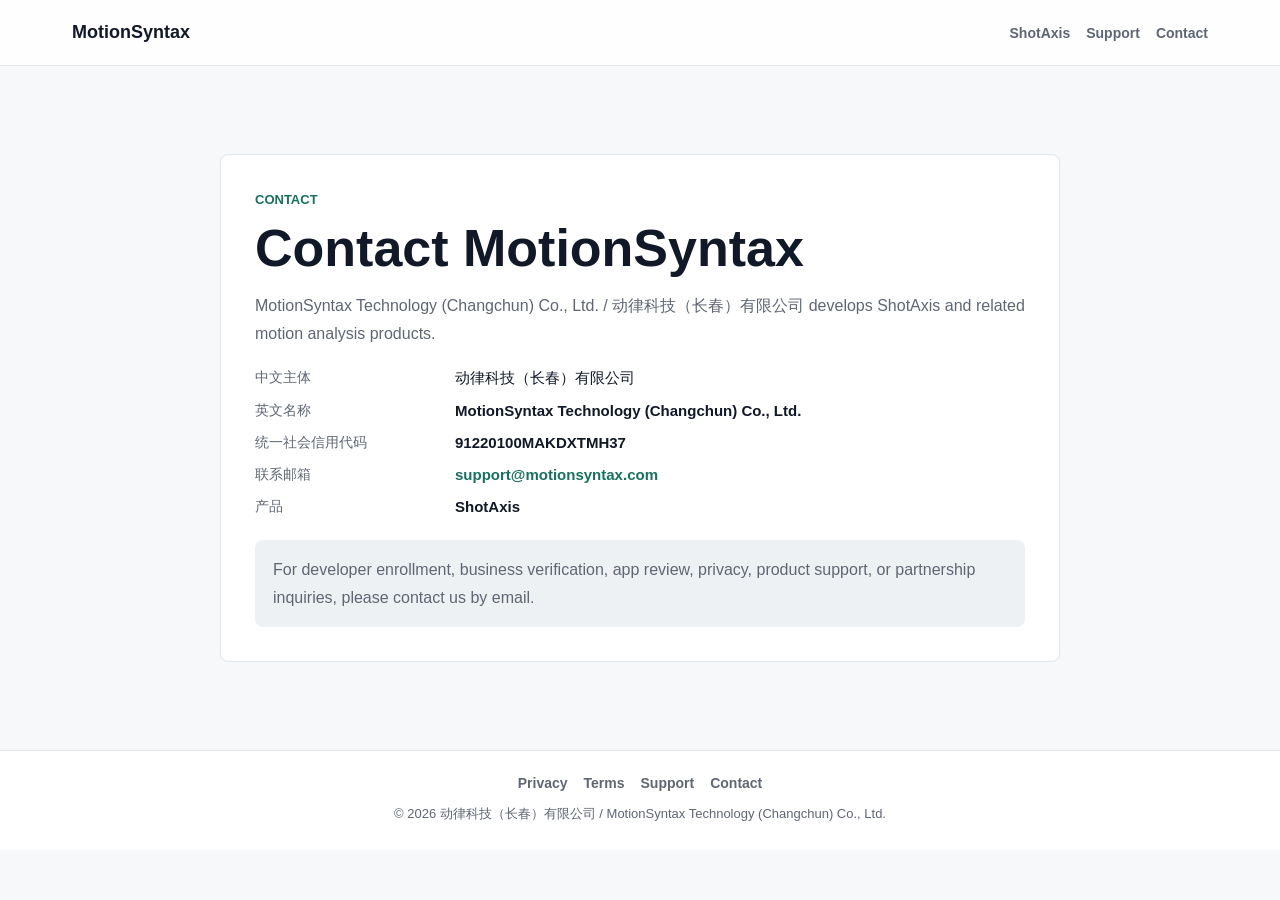
==== contact/index.html @ cf996842 "Add ShotAxis website pages" ====
<!doctype html>
<html lang="zh-Hans">
<head>
  <meta charset="utf-8">
  <meta name="viewport" content="width=device-width, initial-scale=1">
  <title>Contact | MotionSyntax</title>
  <meta name="description" content="Contact MotionSyntax Technology (Changchun) Co., Ltd.">
  <link rel="stylesheet" href="/assets/site.css">
</head>
<body>
  <header class="site-header">
    <a class="brand" href="/">MotionSyntax</a>
    <nav aria-label="Primary navigation">
      <a href="/shotaxis/">ShotAxis</a>
      <a href="/support/">Support</a>
      <a href="/contact/">Contact</a>
    </nav>
  </header>

  <main>
    <article class="content">
      <p class="eyebrow">Contact</p>
      <h1>Contact MotionSyntax</h1>
      <p>MotionSyntax Technology (Changchun) Co., Ltd. / 动律科技（长春）有限公司 develops ShotAxis and related motion analysis products.</p>

      <dl class="facts">
        <dt>中文主体</dt>
        <dd>动律科技（长春）有限公司</dd>
        <dt>英文名称</dt>
        <dd>MotionSyntax Technology (Changchun) Co., Ltd.</dd>
        <dt>统一社会信用代码</dt>
        <dd>91220100MAKDXTMH37</dd>
        <dt>联系邮箱</dt>
        <dd><a href="mailto:support@motionsyntax.com">support@motionsyntax.com</a></dd>
        <dt>产品</dt>
        <dd>ShotAxis</dd>
      </dl>

      <p class="notice">For developer enrollment, business verification, app review, privacy, product support, or partnership inquiries, please contact us by email.</p>
    </article>
  </main>

  <footer class="site-footer">
    <nav aria-label="Footer navigation">
      <a href="/privacy/">Privacy</a>
      <a href="/terms/">Terms</a>
      <a href="/support/">Support</a>
      <a href="/contact/">Contact</a>
    </nav>
    <p>© 2026 动律科技（长春）有限公司 / MotionSyntax Technology (Changchun) Co., Ltd.</p>
  </footer>
</body>
</html>
---- assets/site.css ----
:root {
  color-scheme: light;
  --ink: #111827;
  --muted: #5f6673;
  --soft: #eef1f4;
  --line: #e1e5ea;
  --paper: #ffffff;
  --bg: #f7f8fa;
  --accent: #16715f;
  --accent-deep: #0f4f43;
  --accent-soft: #e7f2ee;
}

* {
  box-sizing: border-box;
}

body {
  margin: 0;
  min-height: 100vh;
  font-family: -apple-system, BlinkMacSystemFont, "SF Pro Text", "Segoe UI", sans-serif;
  background: var(--bg);
  color: var(--ink);
  letter-spacing: 0;
}

a {
  color: var(--accent);
  text-decoration: none;
}

a:hover {
  text-decoration: underline;
}

.site-header {
  display: flex;
  align-items: center;
  justify-content: space-between;
  gap: 24px;
  padding: 22px clamp(20px, 6vw, 72px);
  border-bottom: 1px solid var(--line);
  background: rgba(255, 255, 255, 0.92);
}

.brand {
  color: var(--ink);
  font-size: 18px;
  font-weight: 720;
}

nav {
  display: flex;
  flex-wrap: wrap;
  gap: 16px;
  align-items: center;
}

nav a {
  color: var(--muted);
  font-size: 14px;
  font-weight: 560;
}

main {
  width: min(1040px, 100%);
  margin: 0 auto;
  padding: clamp(40px, 8vw, 88px) 20px;
}

.hero {
  padding: clamp(34px, 6vw, 64px);
  background: var(--paper);
  border: 1px solid var(--line);
  border-radius: 8px;
  box-shadow: 0 18px 44px rgba(17, 24, 39, 0.06);
}

.eyebrow {
  margin: 0 0 12px;
  color: var(--accent);
  font-size: 13px;
  font-weight: 720;
  text-transform: uppercase;
}

h1,
h2,
h3 {
  margin: 0;
  color: var(--ink);
}

h1 {
  font-size: clamp(42px, 8vw, 68px);
  line-height: 0.98;
  font-weight: 760;
}

h2 {
  font-size: clamp(24px, 4vw, 34px);
  line-height: 1.15;
  font-weight: 720;
}

h3 {
  font-size: 18px;
  line-height: 1.35;
  font-weight: 680;
}

.lead {
  max-width: 720px;
  margin: 22px 0 0;
  color: var(--muted);
  font-size: clamp(18px, 2.5vw, 22px);
  line-height: 1.65;
}

p,
li {
  color: var(--muted);
  font-size: 16px;
  line-height: 1.72;
}

.actions {
  display: flex;
  flex-wrap: wrap;
  gap: 12px;
  margin-top: 30px;
}

.button {
  display: inline-flex;
  align-items: center;
  min-height: 44px;
  padding: 0 18px;
  border: 1px solid var(--line);
  border-radius: 8px;
  background: var(--paper);
  color: var(--ink);
  font-size: 15px;
  font-weight: 680;
}

.button.primary {
  border-color: var(--accent);
  background: var(--accent);
  color: #ffffff;
}

.grid {
  display: grid;
  gap: 18px;
  margin-top: 18px;
}

.grid.two {
  grid-template-columns: repeat(2, minmax(0, 1fr));
}

.grid.three {
  grid-template-columns: repeat(3, minmax(0, 1fr));
}

.card,
.content {
  background: var(--paper);
  border: 1px solid var(--line);
  border-radius: 8px;
  padding: clamp(24px, 4vw, 34px);
}

.card.accent {
  background: linear-gradient(145deg, var(--accent-soft), #ffffff);
}

.card p:last-child,
.content p:last-child {
  margin-bottom: 0;
}

.facts {
  display: grid;
  grid-template-columns: minmax(120px, 180px) 1fr;
  gap: 14px 20px;
  margin: 22px 0 0;
}

.facts dt {
  color: var(--muted);
  font-size: 14px;
}

.facts dd {
  margin: 0;
  color: var(--ink);
  font-size: 15px;
  font-weight: 560;
  word-break: break-word;
}

.text-link {
  display: inline-block;
  margin-top: 12px;
  font-weight: 680;
}

.content {
  max-width: 840px;
  margin: 0 auto;
}

.content h1 {
  font-size: clamp(34px, 6vw, 52px);
  margin-bottom: 18px;
}

.content h2 {
  margin-top: 34px;
  font-size: 24px;
}

.content ul {
  padding-left: 20px;
}

.notice {
  margin-top: 24px;
  padding: 16px 18px;
  border-radius: 8px;
  background: var(--soft);
  color: var(--muted);
}

.site-footer {
  display: grid;
  gap: 12px;
  justify-items: center;
  padding: 24px 20px;
  color: var(--muted);
  font-size: 13px;
  text-align: center;
  border-top: 1px solid var(--line);
  background: var(--paper);
}

.site-footer p {
  margin: 0;
  font-size: 13px;
}

@media (max-width: 760px) {
  .site-header {
    align-items: flex-start;
    flex-direction: column;
  }

  .grid.two,
  .grid.three {
    grid-template-columns: 1fr;
  }

  .facts {
    grid-template-columns: 1fr;
    gap: 5px;
  }

  .facts dd {
    margin-bottom: 10px;
  }
}
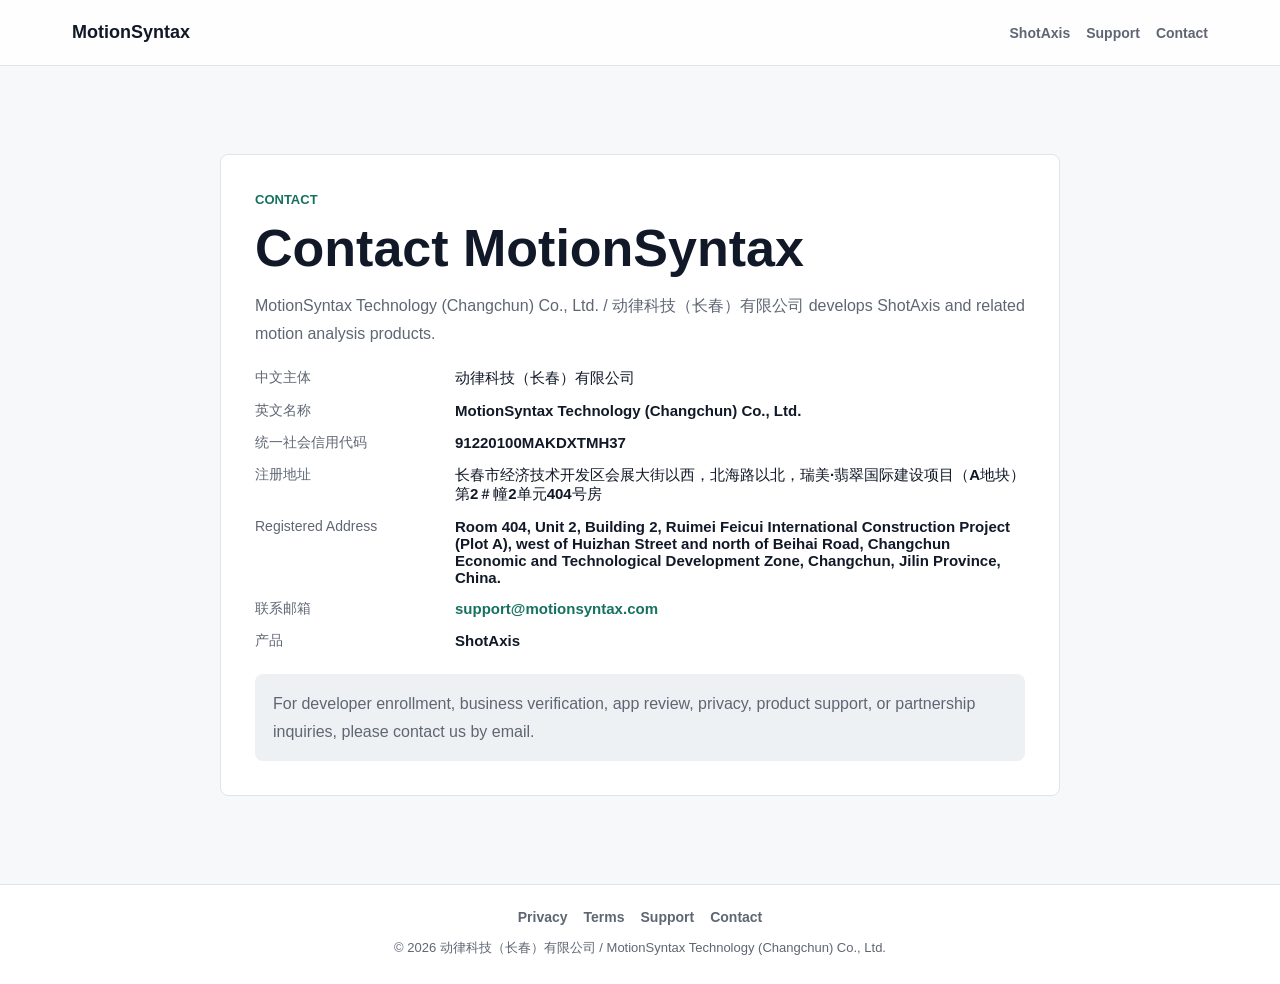
==== commit b597b5d0: "Add company registered address" ====
--- a/contact/index.html
+++ b/contact/index.html
@@ -30,6 +30,10 @@
         <dd>MotionSyntax Technology (Changchun) Co., Ltd.</dd>
         <dt>统一社会信用代码</dt>
         <dd>91220100MAKDXTMH37</dd>
+        <dt>注册地址</dt>
+        <dd>长春市经济技术开发区会展大街以西，北海路以北，瑞美·翡翠国际建设项目（A地块）第2＃幢2单元404号房</dd>
+        <dt>Registered Address</dt>
+        <dd>Room 404, Unit 2, Building 2, Ruimei Feicui International Construction Project (Plot A), west of Huizhan Street and north of Beihai Road, Changchun Economic and Technological Development Zone, Changchun, Jilin Province, China.</dd>
         <dt>联系邮箱</dt>
         <dd><a href="mailto:support@motionsyntax.com">support@motionsyntax.com</a></dd>
         <dt>产品</dt>
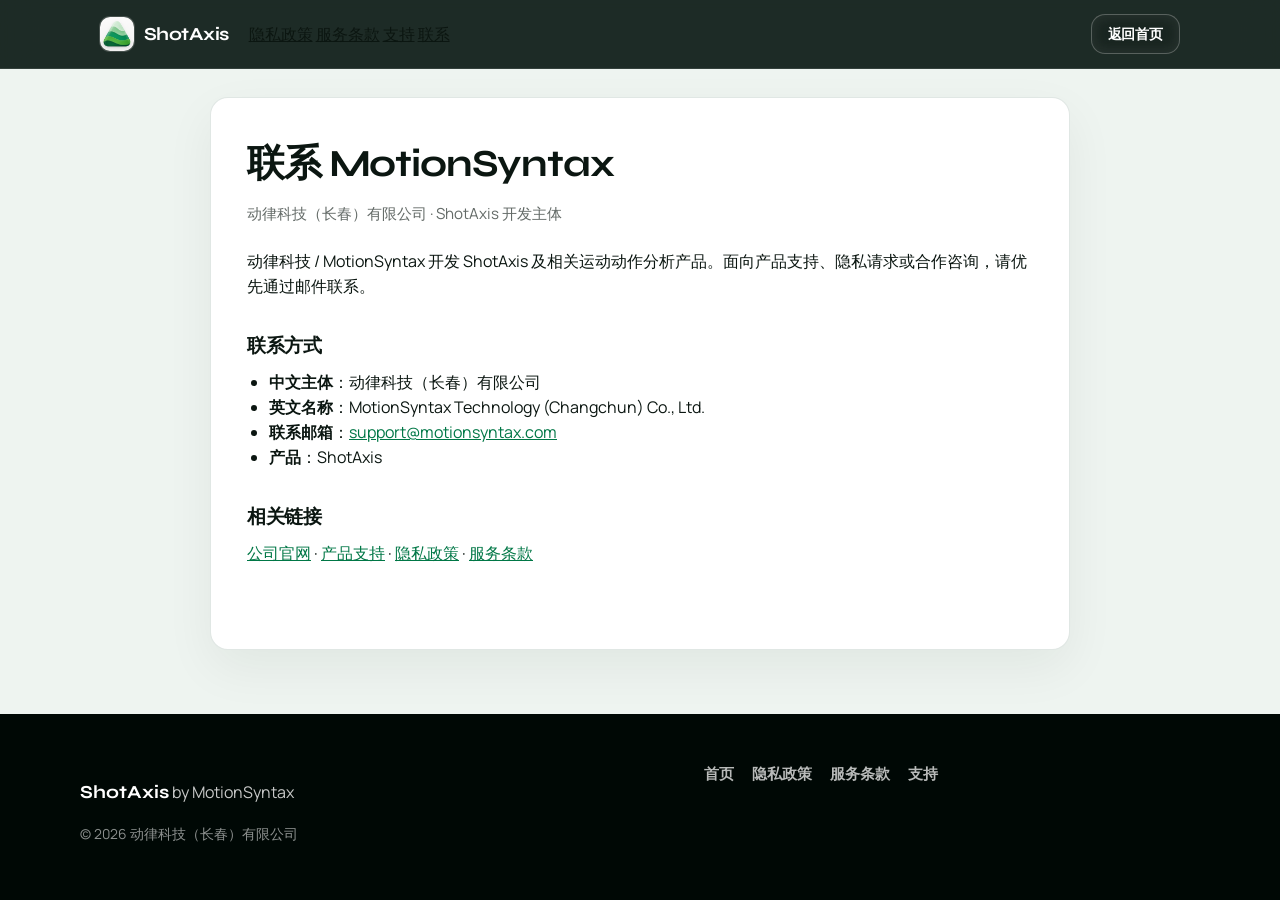
==== commit 4b20ab19: "Replace filing placeholder with ShotAxis product site. Ship the current marketing homepage, legal pa" ====
--- a/contact/index.html
+++ b/contact/index.html
@@ -1,57 +1,74 @@
-<!doctype html>
+<!DOCTYPE html>
 <html lang="zh-Hans">
 <head>
-  <meta charset="utf-8">
-  <meta name="viewport" content="width=device-width, initial-scale=1">
-  <title>Contact | MotionSyntax</title>
-  <meta name="description" content="Contact MotionSyntax Technology (Changchun) Co., Ltd.">
-  <link rel="stylesheet" href="/assets/site.css">
+  <meta charset="utf-8" />
+  <meta name="viewport" content="width=device-width, initial-scale=1, viewport-fit=cover" />
+  <meta name="description" content="联系 MotionSyntax / 动律科技（长春）有限公司 — ShotAxis 开发主体" />
+  <meta name="theme-color" content="#001a10" />
+  <title>联系我们 · ShotAxis</title>
+  <link rel="icon" href="../assets/app-icon.png" type="image/png" />
+  <link rel="preconnect" href="https://fonts.googleapis.com" />
+  <link rel="preconnect" href="https://fonts.gstatic.com" crossorigin />
+  <link href="https://fonts.googleapis.com/css2?family=Manrope:wght@400;500;600;700;800&family=Syne:wght@600;700;800&display=swap" rel="stylesheet" />
+  <link rel="stylesheet" href="../styles.css" />
 </head>
-<body>
-  <header class="site-header">
-    <a class="brand" href="/">MotionSyntax</a>
-    <nav aria-label="Primary navigation">
-      <a href="/shotaxis/">ShotAxis</a>
-      <a href="/support/">Support</a>
-      <a href="/contact/">Contact</a>
-    </nav>
+<body class="page-shell">
+  <a class="skip-link" href="#main">跳到主要内容</a>
+  <header class="site-header is-scrolled">
+    <div class="site-header__inner">
+      <a class="brand" href="../" aria-label="ShotAxis 首页">
+        <img class="brand__mark" src="../assets/app-icon.png" width="34" height="34" alt="" />
+        <span class="brand__name">ShotAxis</span>
+      </a>
+      <nav class="site-nav" aria-label="法律页面">
+        <a href="../privacy/">隐私政策</a>
+        <a href="../terms/">服务条款</a>
+        <a href="../support/">支持</a>
+        <a href="../contact/" aria-current="page">联系</a>
+      </nav>
+      <a class="btn btn--ghost btn--small" href="../">返回首页</a>
+    </div>
   </header>
 
-  <main>
-    <article class="content">
-      <p class="eyebrow">Contact</p>
-      <h1>Contact MotionSyntax</h1>
-      <p>MotionSyntax Technology (Changchun) Co., Ltd. / 动律科技（长春）有限公司 develops ShotAxis and related motion analysis products.</p>
+  <main id="main" class="legal">
+    <h1>联系 MotionSyntax</h1>
+    <p class="meta">动律科技（长春）有限公司 · ShotAxis 开发主体</p>
 
-      <dl class="facts">
-        <dt>中文主体</dt>
-        <dd>动律科技（长春）有限公司</dd>
-        <dt>英文名称</dt>
-        <dd>MotionSyntax Technology (Changchun) Co., Ltd.</dd>
-        <dt>统一社会信用代码</dt>
-        <dd>91220100MAKDXTMH37</dd>
-        <dt>注册地址</dt>
-        <dd>长春市经济技术开发区会展大街以西，北海路以北，瑞美·翡翠国际建设项目（A地块）第2＃幢2单元404号房</dd>
-        <dt>Registered Address</dt>
-        <dd>Room 404, Unit 2, Building 2, Ruimei Feicui International Construction Project (Plot A), west of Huizhan Street and north of Beihai Road, Changchun Economic and Technological Development Zone, Changchun, Jilin Province, China.</dd>
-        <dt>联系邮箱</dt>
-        <dd><a href="mailto:support@motionsyntax.com">support@motionsyntax.com</a></dd>
-        <dt>产品</dt>
-        <dd>ShotAxis</dd>
-      </dl>
+    <p>动律科技 / MotionSyntax 开发 ShotAxis 及相关运动动作分析产品。面向产品支持、隐私请求或合作咨询，请优先通过邮件联系。</p>
 
-      <p class="notice">For developer enrollment, business verification, app review, privacy, product support, or partnership inquiries, please contact us by email.</p>
-    </article>
+    <h2>联系方式</h2>
+    <ul>
+      <li><strong>中文主体</strong>：动律科技（长春）有限公司</li>
+      <li><strong>英文名称</strong>：MotionSyntax Technology (Changchun) Co., Ltd.</li>
+      <li><strong>联系邮箱</strong>：<a href="mailto:support@motionsyntax.com">support@motionsyntax.com</a></li>
+      <li><strong>产品</strong>：ShotAxis</li>
+    </ul>
+
+    <h2>相关链接</h2>
+    <p>
+      <a href="https://www.motionsyntax.com/" rel="noopener">公司官网</a> ·
+      <a href="../support/">产品支持</a> ·
+      <a href="../privacy/">隐私政策</a> ·
+      <a href="../terms/">服务条款</a>
+    </p>
   </main>
 
   <footer class="site-footer">
-    <nav aria-label="Footer navigation">
-      <a href="/privacy/">Privacy</a>
-      <a href="/terms/">Terms</a>
-      <a href="/support/">Support</a>
-      <a href="/contact/">Contact</a>
-    </nav>
-    <p>© 2026 动律科技（长春）有限公司 / MotionSyntax Technology (Changchun) Co., Ltd.</p>
+    <div class="site-footer__inner">
+      <div>
+        <p><strong>ShotAxis</strong> by MotionSyntax</p>
+        <p class="site-footer__fine">
+          © <span id="year"></span> 动律科技（长春）有限公司
+        </p>
+      </div>
+      <nav class="site-footer__nav" aria-label="页脚链接">
+        <a href="../">首页</a>
+        <a href="../privacy/">隐私政策</a>
+        <a href="../terms/">服务条款</a>
+        <a href="../support/">支持</a>
+      </nav>
+    </div>
   </footer>
+  <script src="../main.js" defer></script>
 </body>
 </html>
--- a/styles.css
+++ b/styles.css
@@ -0,0 +1,1494 @@
+:root {
+  --brand-950: #000f0a;
+  --brand-900: #003d24;
+  --brand-800: #005c35;
+  --brand-700: #007746;
+  --brand-500: #2a9a5f;
+  --brand-300: #7dceb0;
+  --brand-100: #dff3e8;
+  --ink: #0b1611;
+  --ink-muted: rgba(11, 22, 17, 0.64);
+  --paper: #eef4f0;
+  --white: #ffffff;
+  --line: color-mix(in srgb, var(--brand-900) 12%, transparent);
+  --glow: rgba(70, 220, 150, 0.55);
+  --radius: 20px;
+  --max: 1120px;
+  --font-display: "Syne", "PingFang SC", "Hiragino Sans GB", sans-serif;
+  --font-body: "Manrope", "PingFang SC", "Hiragino Sans GB", sans-serif;
+  --header-h: 68px;
+  --ease-out: cubic-bezier(0.16, 1, 0.3, 1);
+  --ptr-x: 50%;
+  --ptr-y: 42%;
+}
+
+*,
+*::before,
+*::after {
+  box-sizing: border-box;
+}
+
+html {
+  scroll-behavior: smooth;
+}
+
+@media (prefers-reduced-motion: reduce) {
+  html {
+    scroll-behavior: auto;
+  }
+
+  .reveal,
+  .hero__felt img,
+  .metric-bar__fill,
+  .stage-rail__pulse,
+  .hero__brand .char,
+  [data-enter],
+  .hero__icon-ring,
+  .hero__axis-beam,
+  .hero__axis-core,
+  .metric-panel__orb,
+  .btn--glow::after {
+    animation: none !important;
+    transition: none !important;
+    opacity: 1 !important;
+    transform: none !important;
+    filter: none !important;
+  }
+}
+
+body {
+  margin: 0;
+  font-family: var(--font-body);
+  color: var(--ink);
+  background: var(--brand-950);
+  line-height: 1.55;
+  text-rendering: optimizeLegibility;
+  overflow-x: hidden;
+  -webkit-text-size-adjust: 100%;
+  text-size-adjust: 100%;
+}
+
+img {
+  max-width: 100%;
+  display: block;
+}
+
+a {
+  color: inherit;
+}
+
+.noise {
+  pointer-events: none;
+  position: fixed;
+  inset: 0;
+  z-index: 80;
+  opacity: 0.045;
+  mix-blend-mode: soft-light;
+  background-image: url("data:image/svg+xml,%3Csvg viewBox='0 0 200 200' xmlns='http://www.w3.org/2000/svg'%3E%3Cfilter id='n'%3E%3CfeTurbulence type='fractalNoise' baseFrequency='0.85' numOctaves='4' stitchTiles='stitch'/%3E%3C/filter%3E%3Crect width='100%25' height='100%25' filter='url(%23n)'/%3E%3C/svg%3E");
+}
+
+.skip-link {
+  position: absolute;
+  left: 12px;
+  top: -48px;
+  z-index: 100;
+  padding: 8px 12px;
+  background: var(--white);
+  border-radius: 8px;
+}
+
+.skip-link:focus {
+  top: 12px;
+}
+
+.visually-hidden {
+  position: absolute;
+  width: 1px;
+  height: 1px;
+  padding: 0;
+  margin: -1px;
+  overflow: hidden;
+  clip: rect(0, 0, 0, 0);
+  white-space: nowrap;
+  border: 0;
+}
+
+/* —— Header —— */
+.site-header {
+  position: fixed;
+  inset: 0 0 auto;
+  z-index: 50;
+  transition: background 320ms var(--ease-out), border-color 320ms var(--ease-out),
+    backdrop-filter 320ms var(--ease-out);
+  border-bottom: 1px solid transparent;
+}
+
+.site-header.is-scrolled {
+  background: color-mix(in srgb, var(--brand-950) 78%, transparent);
+  backdrop-filter: blur(18px) saturate(1.35);
+  border-bottom-color: color-mix(in srgb, var(--white) 8%, transparent);
+}
+
+.site-header__inner {
+  max-width: var(--max);
+  margin: 0 auto;
+  min-height: var(--header-h);
+  padding: 0 20px;
+  display: flex;
+  align-items: center;
+  gap: 20px;
+}
+
+.brand {
+  display: inline-flex;
+  align-items: center;
+  gap: 10px;
+  text-decoration: none;
+  color: var(--white);
+}
+
+.brand__mark {
+  border-radius: 10px;
+  box-shadow: 0 0 0 1px color-mix(in srgb, var(--white) 18%, transparent);
+}
+
+.brand__name {
+  font-family: var(--font-display);
+  font-weight: 700;
+  font-size: 1.15rem;
+  letter-spacing: -0.03em;
+}
+
+.site-header .btn--ghost {
+  margin-left: auto;
+  color: var(--white);
+}
+
+.btn {
+  display: inline-flex;
+  align-items: center;
+  justify-content: center;
+  min-height: 48px;
+  padding: 0 22px;
+  border-radius: 14px;
+  border: 1px solid transparent;
+  font: inherit;
+  font-weight: 700;
+  letter-spacing: -0.01em;
+  text-decoration: none;
+  cursor: pointer;
+  position: relative;
+  overflow: hidden;
+  transition: transform 180ms var(--ease-out), background 180ms ease, border-color 180ms ease,
+    box-shadow 180ms ease;
+}
+
+.btn:hover {
+  transform: translateY(-2px);
+}
+
+.btn--small {
+  min-height: 40px;
+  padding: 0 16px;
+  font-size: 0.9rem;
+}
+
+.btn--primary {
+  background: linear-gradient(180deg, #24b56f 0%, var(--brand-700) 100%);
+  color: var(--white);
+  box-shadow: 0 10px 28px rgba(0, 80, 45, 0.4), inset 0 1px 0 rgba(255, 255, 255, 0.22);
+}
+
+.btn--primary:hover {
+  background: linear-gradient(180deg, #2fc87d 0%, var(--brand-800) 100%);
+}
+
+.btn--glow::after {
+  content: "";
+  position: absolute;
+  inset: -40% auto auto -30%;
+  width: 40%;
+  height: 180%;
+  background: linear-gradient(90deg, transparent, rgba(255, 255, 255, 0.28), transparent);
+  transform: rotate(18deg) translateX(-120%);
+  animation: btn-sheen 3.6s var(--ease-out) infinite;
+}
+
+@keyframes btn-sheen {
+  0%,
+  55% {
+    transform: rotate(18deg) translateX(-140%);
+  }
+  100% {
+    transform: rotate(18deg) translateX(320%);
+  }
+}
+
+.btn--ghost {
+  background: color-mix(in srgb, var(--white) 8%, transparent);
+  border-color: color-mix(in srgb, var(--white) 24%, transparent);
+  color: var(--white);
+  backdrop-filter: blur(8px);
+}
+
+.btn--ghost:hover {
+  background: color-mix(in srgb, var(--white) 14%, transparent);
+}
+
+/* —— Hero —— */
+.hero {
+  position: relative;
+  min-height: 100svh;
+  display: grid;
+  align-items: end;
+  overflow: clip;
+  color: var(--white);
+  background: #000805;
+  --hero-fade: 1;
+}
+
+.hero__scene {
+  position: absolute;
+  inset: 0;
+  transform: scale(calc(1 + (1 - var(--hero-fade)) * 0.06));
+  opacity: calc(0.35 + var(--hero-fade) * 0.65);
+  will-change: transform, opacity;
+}
+
+.hero__felt {
+  position: absolute;
+  inset: -6%;
+  will-change: transform;
+}
+
+.hero__felt img {
+  width: 100%;
+  height: 100%;
+  object-fit: cover;
+  object-position: center;
+  transform: scale(1.08);
+  filter: saturate(1.15) contrast(1.08) brightness(0.92);
+  animation: felt-drift 32s ease-in-out infinite alternate;
+}
+
+@keyframes felt-drift {
+  from {
+    transform: scale(1.08) translate3d(0, 0, 0);
+  }
+  to {
+    transform: scale(1.16) translate3d(-2%, 1.5%, 0);
+  }
+}
+
+.hero__veil {
+  position: absolute;
+  inset: 0;
+  background:
+    radial-gradient(ellipse 55% 45% at var(--ptr-x) var(--ptr-y), rgba(48, 180, 110, 0.28), transparent 58%),
+    radial-gradient(90% 70% at 80% 10%, rgba(20, 100, 60, 0.35), transparent 50%),
+    linear-gradient(180deg, rgba(0, 12, 8, 0.25) 0%, rgba(0, 10, 7, 0.45) 45%, rgba(0, 8, 5, 0.92) 100%);
+  transition: background 80ms linear;
+}
+
+.hero__grid {
+  position: absolute;
+  inset: 0;
+  background-image:
+    linear-gradient(color-mix(in srgb, var(--white) 6%, transparent) 1px, transparent 1px),
+    linear-gradient(90deg, color-mix(in srgb, var(--white) 6%, transparent) 1px, transparent 1px);
+  background-size: 64px 64px;
+  mask-image: radial-gradient(65% 55% at var(--ptr-x) var(--ptr-y), black 10%, transparent 72%);
+  opacity: 0.45;
+  will-change: transform;
+}
+
+.hero__spotlight {
+  position: absolute;
+  width: min(72vw, 720px);
+  aspect-ratio: 1;
+  left: var(--ptr-x);
+  top: var(--ptr-y);
+  translate: -50% -50%;
+  border-radius: 50%;
+  background: radial-gradient(circle, rgba(120, 255, 190, 0.18), rgba(40, 160, 100, 0.06) 42%, transparent 68%);
+  mix-blend-mode: screen;
+  pointer-events: none;
+  filter: blur(2px);
+  transition: left 90ms linear, top 90ms linear;
+}
+
+.hero__axis {
+  position: absolute;
+  left: 6%;
+  right: 6%;
+  top: 38%;
+  height: 2px;
+  pointer-events: none;
+}
+
+.hero__axis-beam,
+.hero__axis-core {
+  position: absolute;
+  inset: 0;
+  border-radius: 999px;
+}
+
+.hero__axis-beam {
+  background: linear-gradient(90deg, transparent, rgba(125, 230, 180, 0.55), transparent);
+  filter: blur(6px);
+  animation: axis-pulse 2.8s ease-in-out infinite;
+}
+
+.hero__axis-core {
+  background: linear-gradient(90deg, transparent 5%, rgba(255, 255, 255, 0.85) 50%, transparent 95%);
+  height: 1px;
+  top: 0.5px;
+  box-shadow: 0 0 18px rgba(140, 255, 200, 0.65);
+  transform-origin: left center;
+  animation: axis-draw 2.2s var(--ease-out) 0.4s both;
+}
+
+@keyframes axis-draw {
+  from {
+    transform: scaleX(0);
+    opacity: 0;
+  }
+  to {
+    transform: scaleX(1);
+    opacity: 1;
+  }
+}
+
+@keyframes axis-pulse {
+  0%,
+  100% {
+    opacity: 0.45;
+    transform: scaleY(1);
+  }
+  50% {
+    opacity: 1;
+    transform: scaleY(1.8);
+  }
+}
+
+.hero__fx {
+  position: absolute;
+  inset: 0;
+  width: 100%;
+  height: 100%;
+  pointer-events: none;
+}
+
+.hero__impact {
+  position: absolute;
+  inset: 0;
+  background: radial-gradient(circle at 78% 40%, rgba(180, 255, 220, 0.35), transparent 35%);
+  opacity: 0;
+  pointer-events: none;
+  mix-blend-mode: screen;
+}
+
+.hero__impact.is-flash {
+  animation: impact-flash 0.7s var(--ease-out);
+}
+
+@keyframes impact-flash {
+  0% {
+    opacity: 0;
+  }
+  20% {
+    opacity: 1;
+  }
+  100% {
+    opacity: 0;
+  }
+}
+
+.hero__content {
+  position: relative;
+  z-index: 2;
+  max-width: var(--max);
+  width: 100%;
+  margin: 0 auto;
+  padding: calc(var(--header-h) + 56px) 20px 80px;
+  opacity: var(--hero-fade);
+}
+
+.hero__eyebrow {
+  margin: 0 0 22px;
+  font-size: 0.78rem;
+  font-weight: 800;
+  letter-spacing: 0.22em;
+  text-transform: uppercase;
+  color: var(--brand-300);
+  text-shadow: 0 0 24px rgba(125, 206, 176, 0.35);
+}
+
+.hero__brand-row {
+  display: flex;
+  align-items: center;
+  gap: 18px;
+  margin-bottom: 22px;
+}
+
+.hero__icon-wrap {
+  position: relative;
+  display: grid;
+  place-items: center;
+  width: 84px;
+  height: 84px;
+  flex: none;
+}
+
+.hero__icon {
+  position: relative;
+  z-index: 1;
+  border-radius: 22px;
+  box-shadow:
+    0 18px 50px rgba(0, 0, 0, 0.45),
+    0 0 0 1px color-mix(in srgb, var(--white) 18%, transparent),
+    0 0 40px var(--glow);
+}
+
+.hero__icon-ring {
+  position: absolute;
+  inset: -10px;
+  border-radius: 28px;
+  border: 1px solid rgba(140, 255, 200, 0.35);
+  animation: ring-spin 6s linear infinite;
+  mask-image: conic-gradient(from 0deg, transparent 0 55%, black 70% 100%);
+}
+
+@keyframes ring-spin {
+  to {
+    transform: rotate(360deg);
+  }
+}
+
+.hero__brand {
+  margin: 0;
+  font-family: var(--font-display);
+  font-weight: 800;
+  font-size: clamp(3.4rem, 12vw, 6.4rem);
+  letter-spacing: -0.055em;
+  line-height: 0.9;
+  text-shadow: 0 14px 50px rgba(0, 0, 0, 0.45);
+}
+
+.hero__brand .char {
+  display: inline-block;
+  opacity: 0;
+  transform: translateY(0.55em) rotateX(35deg);
+  filter: blur(6px);
+  animation: char-in 0.9s var(--ease-out) forwards;
+}
+
+@keyframes char-in {
+  to {
+    opacity: 1;
+    transform: none;
+    filter: none;
+  }
+}
+
+.hero__tagline {
+  margin: 0 0 16px;
+  max-width: 14ch;
+  font-family: var(--font-display);
+  font-weight: 650;
+  font-size: clamp(1.55rem, 3.6vw, 2.4rem);
+  line-height: 1.18;
+  letter-spacing: -0.03em;
+}
+
+.hero__support {
+  margin: 0 0 30px;
+  max-width: 34rem;
+  color: color-mix(in srgb, var(--white) 80%, transparent);
+  font-size: 1.06rem;
+}
+
+.hero__actions {
+  display: flex;
+  flex-wrap: wrap;
+  gap: 12px;
+  margin-bottom: 26px;
+}
+
+.hero__meta {
+  margin: 0;
+  font-size: 0.88rem;
+  font-weight: 650;
+  letter-spacing: 0.02em;
+  color: color-mix(in srgb, var(--white) 55%, transparent);
+}
+
+[data-enter] {
+  opacity: 0;
+  transform: translateY(28px);
+  filter: blur(8px);
+  animation: enter-up 1s var(--ease-out) forwards;
+}
+
+[data-enter]:nth-of-type(1) {
+  animation-delay: 0.15s;
+}
+
+.hero__brand-row[data-enter] {
+  animation-delay: 0.25s;
+}
+
+.hero__tagline[data-enter] {
+  animation-delay: 0.55s;
+}
+
+.hero__support[data-enter] {
+  animation-delay: 0.7s;
+}
+
+.hero__actions[data-enter] {
+  animation-delay: 0.85s;
+}
+
+.hero__meta[data-enter] {
+  animation-delay: 1s;
+}
+
+@keyframes enter-up {
+  to {
+    opacity: 1;
+    transform: none;
+    filter: none;
+  }
+}
+
+.hero__scroll {
+  position: absolute;
+  left: 50%;
+  bottom: 22px;
+  z-index: 2;
+  transform: translateX(-50%);
+  display: flex;
+  flex-direction: column;
+  align-items: center;
+  gap: 8px;
+  color: color-mix(in srgb, var(--white) 55%, transparent);
+  font-size: 0.72rem;
+  font-weight: 700;
+  letter-spacing: 0.16em;
+  text-transform: uppercase;
+  pointer-events: none;
+  opacity: var(--hero-fade);
+}
+
+.hero__scroll-line {
+  width: 1px;
+  height: 36px;
+  background: linear-gradient(180deg, transparent, color-mix(in srgb, var(--white) 70%, transparent));
+  animation: scroll-line 1.8s var(--ease-out) infinite;
+}
+
+@keyframes scroll-line {
+  0% {
+    transform: scaleY(0.3);
+    transform-origin: top;
+    opacity: 0;
+  }
+  40% {
+    opacity: 1;
+  }
+  100% {
+    transform: scaleY(1);
+    transform-origin: top;
+    opacity: 0;
+  }
+}
+
+/* —— Sections —— */
+.section {
+  padding: 104px 20px;
+  position: relative;
+}
+
+.section__inner {
+  max-width: var(--max);
+  margin: 0 auto;
+  position: relative;
+  z-index: 1;
+}
+
+.section__glow {
+  position: absolute;
+  inset: auto 0 20% auto;
+  width: 55%;
+  height: 70%;
+  background: radial-gradient(circle, rgba(0, 119, 70, 0.22), transparent 68%);
+  pointer-events: none;
+}
+
+.section--dark {
+  background:
+    radial-gradient(70% 50% at 0% 0%, rgba(0, 119, 70, 0.18), transparent 55%),
+    linear-gradient(180deg, #04150e 0%, #071a12 100%);
+  color: var(--white);
+}
+
+.section--ink {
+  background:
+    radial-gradient(80% 60% at 100% 0%, rgba(0, 119, 70, 0.22), transparent 55%),
+    linear-gradient(180deg, #04140d 0%, #020c08 100%);
+  color: var(--white);
+}
+
+.section--felt {
+  position: relative;
+  color: var(--white);
+  background:
+    linear-gradient(180deg, rgba(0, 28, 18, 0.88), rgba(0, 16, 10, 0.94)),
+    url("assets/felt.jpg") center / cover;
+  overflow: clip;
+}
+
+.section--felt::before {
+  content: "";
+  position: absolute;
+  inset: -20% auto auto -10%;
+  width: 55%;
+  height: 70%;
+  background: radial-gradient(circle, rgba(42, 154, 95, 0.32), transparent 70%);
+  pointer-events: none;
+}
+
+.section--cta {
+  background:
+    radial-gradient(90% 80% at 10% 10%, rgba(42, 154, 95, 0.18), transparent 50%),
+    linear-gradient(180deg, var(--brand-100), #cfe8da);
+  color: var(--ink);
+}
+
+.section__kicker {
+  margin: 0 0 12px;
+  font-size: 0.78rem;
+  font-weight: 800;
+  letter-spacing: 0.18em;
+  text-transform: uppercase;
+  color: var(--brand-700);
+}
+
+.section__kicker--on-dark {
+  color: var(--brand-300);
+}
+
+.section__title {
+  margin: 0 0 14px;
+  font-family: var(--font-display);
+  font-weight: 750;
+  font-size: clamp(2rem, 4.2vw, 3.1rem);
+  letter-spacing: -0.04em;
+  line-height: 1.08;
+}
+
+.section__title--on-dark {
+  color: var(--white);
+}
+
+.section__lead {
+  margin: 0 0 44px;
+  max-width: 36rem;
+  color: var(--ink-muted);
+  font-size: 1.08rem;
+}
+
+.section__lead--on-dark {
+  color: color-mix(in srgb, var(--white) 70%, transparent);
+}
+
+.flow {
+  list-style: none;
+  margin: 0;
+  padding: 0;
+  display: grid;
+  gap: 16px;
+}
+
+@media (min-width: 900px) {
+  .flow {
+    grid-template-columns: repeat(3, 1fr);
+    gap: 18px;
+  }
+}
+
+.flow__item {
+  position: relative;
+  padding: 28px 24px;
+  border-radius: var(--radius);
+  background: color-mix(in srgb, var(--white) 5%, transparent);
+  border: 1px solid color-mix(in srgb, var(--white) 10%, transparent);
+  backdrop-filter: blur(12px);
+  overflow: hidden;
+  transition: transform 280ms var(--ease-out), border-color 280ms ease, box-shadow 280ms ease;
+}
+
+.flow__item::before {
+  content: "";
+  position: absolute;
+  inset: 0 auto 0 0;
+  width: 2px;
+  background: linear-gradient(180deg, var(--brand-300), transparent);
+  opacity: 0;
+  transition: opacity 280ms ease;
+}
+
+.flow__item:hover {
+  transform: translateY(-6px);
+  border-color: color-mix(in srgb, var(--brand-300) 35%, transparent);
+  box-shadow: 0 24px 50px rgba(0, 0, 0, 0.28);
+}
+
+.flow__item:hover::before {
+  opacity: 1;
+}
+
+.flow__step {
+  display: inline-block;
+  margin-bottom: 16px;
+  font-family: var(--font-display);
+  font-weight: 800;
+  font-size: 0.85rem;
+  letter-spacing: 0.12em;
+  color: var(--brand-300);
+}
+
+.flow__item h3,
+.stage-card h3 {
+  margin: 0 0 8px;
+  font-family: var(--font-display);
+  font-size: 1.35rem;
+  letter-spacing: -0.03em;
+}
+
+.flow__item p,
+.stage-card p {
+  margin: 0;
+  color: color-mix(in srgb, var(--white) 68%, transparent);
+}
+
+.stage-rail {
+  position: relative;
+  margin-bottom: 28px;
+  height: 4px;
+  border-radius: 999px;
+  background: color-mix(in srgb, var(--white) 12%, transparent);
+  overflow: visible;
+}
+
+.stage-rail__pulse {
+  position: absolute;
+  inset: 0 auto 0 0;
+  width: 38%;
+  border-radius: inherit;
+  background: linear-gradient(90deg, transparent, var(--brand-300), #fff);
+  box-shadow: 0 0 18px rgba(140, 255, 200, 0.55);
+  animation: rail-run 2.8s var(--ease-out) infinite;
+}
+
+.stage-rail__nodes {
+  position: absolute;
+  inset: -5px 0 auto;
+  display: flex;
+  justify-content: space-between;
+  pointer-events: none;
+}
+
+.stage-rail__nodes i {
+  width: 14px;
+  height: 14px;
+  border-radius: 50%;
+  background: #0a1f16;
+  border: 2px solid var(--brand-300);
+  box-shadow: 0 0 12px rgba(125, 206, 176, 0.55);
+}
+
+@keyframes rail-run {
+  0% {
+    transform: translateX(-20%);
+    opacity: 0.35;
+  }
+  40% {
+    opacity: 1;
+  }
+  100% {
+    transform: translateX(280%);
+    opacity: 0.2;
+  }
+}
+
+.stages {
+  display: grid;
+  gap: 14px;
+}
+
+@media (min-width: 900px) {
+  .stages {
+    grid-template-columns: repeat(3, 1fr);
+  }
+}
+
+.stage-card {
+  padding: 26px;
+  border-radius: var(--radius);
+  background: color-mix(in srgb, var(--white) 8%, transparent);
+  border: 1px solid color-mix(in srgb, var(--white) 14%, transparent);
+  backdrop-filter: blur(14px);
+  transition: background 220ms ease, transform 220ms var(--ease-out), box-shadow 220ms ease;
+}
+
+.stage-card:hover {
+  background: color-mix(in srgb, var(--white) 14%, transparent);
+  transform: translateY(-4px);
+  box-shadow: 0 20px 40px rgba(0, 0, 0, 0.25);
+}
+
+.stage-card__index {
+  display: block;
+  margin-bottom: 14px;
+  font-family: var(--font-display);
+  font-size: 0.78rem;
+  font-weight: 800;
+  letter-spacing: 0.14em;
+  color: var(--brand-300);
+}
+
+.stage-card p {
+  color: color-mix(in srgb, var(--white) 76%, transparent);
+}
+
+.feature-grid {
+  display: grid;
+  gap: 28px;
+}
+
+@media (min-width: 960px) {
+  .feature-grid {
+    grid-template-columns: 1.05fr 0.95fr;
+    align-items: center;
+    gap: 48px;
+  }
+}
+
+.feature-list {
+  list-style: none;
+  margin: 0;
+  padding: 0;
+  display: grid;
+  gap: 12px;
+}
+
+.feature-list li {
+  display: grid;
+  gap: 4px;
+  padding: 18px 20px;
+  border-radius: 16px;
+  background: color-mix(in srgb, var(--white) 72%, transparent);
+  border: 1px solid var(--line);
+  transition: transform 220ms var(--ease-out), border-color 220ms ease;
+}
+
+.feature-list--dark li {
+  background: color-mix(in srgb, var(--white) 5%, transparent);
+  border-color: color-mix(in srgb, var(--white) 10%, transparent);
+}
+
+.feature-list li:hover {
+  transform: translateX(4px);
+  border-color: color-mix(in srgb, var(--brand-300) 40%, transparent);
+}
+
+.feature-list strong {
+  font-family: var(--font-display);
+  font-size: 1.12rem;
+  letter-spacing: -0.02em;
+}
+
+.feature-list span {
+  color: var(--ink-muted);
+  font-size: 0.96rem;
+}
+
+.feature-list--dark span {
+  color: color-mix(in srgb, var(--white) 65%, transparent);
+}
+
+.metric-panel {
+  position: relative;
+  padding: 28px;
+  border-radius: 24px;
+  background:
+    radial-gradient(80% 70% at 100% 0%, rgba(42, 154, 95, 0.28), transparent 55%),
+    linear-gradient(165deg, #0c271c, #04140e);
+  color: var(--white);
+  border: 1px solid color-mix(in srgb, var(--white) 12%, transparent);
+  box-shadow:
+    0 28px 60px rgba(0, 30, 18, 0.35),
+    inset 0 1px 0 rgba(255, 255, 255, 0.06);
+  overflow: hidden;
+}
+
+.metric-panel__orb {
+  position: absolute;
+  width: 180px;
+  height: 180px;
+  right: -40px;
+  top: -50px;
+  border-radius: 50%;
+  background: radial-gradient(circle, rgba(90, 230, 160, 0.28), transparent 68%);
+  animation: orb-breathe 4s ease-in-out infinite;
+}
+
+@keyframes orb-breathe {
+  0%,
+  100% {
+    transform: scale(1);
+    opacity: 0.7;
+  }
+  50% {
+    transform: scale(1.18);
+    opacity: 1;
+  }
+}
+
+.metric-panel__label {
+  margin: 0 0 18px;
+  font-size: 0.75rem;
+  font-weight: 800;
+  letter-spacing: 0.16em;
+  text-transform: uppercase;
+  color: var(--brand-300);
+}
+
+.metric-row {
+  display: grid;
+  gap: 8px;
+  margin-bottom: 18px;
+}
+
+.metric-row:last-child {
+  margin-bottom: 0;
+}
+
+.metric-row__top {
+  display: flex;
+  justify-content: space-between;
+  gap: 12px;
+  font-size: 0.92rem;
+  font-weight: 650;
+}
+
+.metric-row__value {
+  font-variant-numeric: tabular-nums;
+  color: color-mix(in srgb, var(--white) 78%, transparent);
+}
+
+.metric-bar {
+  height: 10px;
+  border-radius: 999px;
+  background: color-mix(in srgb, var(--white) 10%, transparent);
+  overflow: hidden;
+}
+
+.metric-bar__fill {
+  height: 100%;
+  width: 0;
+  border-radius: inherit;
+  background: linear-gradient(90deg, var(--brand-700), #6ed9a4);
+  box-shadow: 0 0 16px rgba(110, 217, 164, 0.45);
+  transition: width 1.15s var(--ease-out);
+}
+
+.metric-panel.is-live .metric-bar__fill[data-width="78"] {
+  width: 78%;
+}
+
+.metric-panel.is-live .metric-bar__fill[data-width="64"] {
+  width: 64%;
+}
+
+.metric-panel.is-live .metric-bar__fill[data-width="91"] {
+  width: 91%;
+}
+
+.metric-bar__fill--warn {
+  background: linear-gradient(90deg, #b7791f, #e0b15a);
+  box-shadow: 0 0 16px rgba(224, 177, 90, 0.35);
+}
+
+.section--cta .section__lead a {
+  color: var(--brand-800);
+  font-weight: 700;
+  text-underline-offset: 3px;
+}
+
+.waitlist {
+  display: flex;
+  flex-wrap: wrap;
+  gap: 10px;
+  max-width: 540px;
+}
+
+.waitlist input {
+  flex: 1 1 240px;
+  min-height: 50px;
+  padding: 0 18px;
+  border-radius: 14px;
+  border: 1px solid color-mix(in srgb, var(--brand-900) 16%, transparent);
+  background: var(--white);
+  font: inherit;
+  box-shadow: 0 10px 28px rgba(0, 40, 24, 0.06);
+}
+
+.waitlist input:focus-visible {
+  outline: 2px solid var(--brand-700);
+  outline-offset: 2px;
+}
+
+.waitlist__note {
+  min-height: 1.4em;
+  margin: 14px 0 0;
+  color: var(--brand-800);
+  font-weight: 700;
+}
+
+.site-footer {
+  padding: 48px 20px 56px;
+  background: #000805;
+  color: color-mix(in srgb, var(--white) 78%, transparent);
+}
+
+.site-footer__inner {
+  max-width: var(--max);
+  margin: 0 auto;
+  display: grid;
+  gap: 28px;
+}
+
+@media (min-width: 860px) {
+  .site-footer__inner {
+    grid-template-columns: 1.2fr 1fr;
+    align-items: start;
+  }
+}
+
+.site-footer strong {
+  color: var(--white);
+  font-family: var(--font-display);
+  font-size: 1.15rem;
+}
+
+.site-footer__fine {
+  margin: 10px 0 0;
+  font-size: 0.86rem;
+  opacity: 0.7;
+  line-height: 1.55;
+}
+
+.site-footer__fine a {
+  color: inherit;
+  text-decoration: none;
+  border-bottom: 1px solid color-mix(in srgb, currentColor 35%, transparent);
+  transition: color 160ms ease, border-color 160ms ease, opacity 160ms ease;
+}
+
+.site-footer__fine a:hover,
+.site-footer__fine a:focus-visible {
+  color: var(--white);
+  opacity: 1;
+  border-bottom-color: color-mix(in srgb, var(--white) 45%, transparent);
+}
+
+.site-footer__nav {
+  display: flex;
+  flex-wrap: wrap;
+  gap: 10px 18px;
+}
+
+.site-footer__nav a {
+  text-decoration: none;
+  font-size: 0.92rem;
+  font-weight: 650;
+  color: color-mix(in srgb, var(--white) 72%, transparent);
+}
+
+.site-footer__nav a:hover,
+.site-footer__nav a:focus-visible {
+  color: var(--white);
+}
+
+.reveal {
+  opacity: 0;
+  transform: translateY(32px);
+  filter: blur(6px);
+  transition: opacity 900ms var(--ease-out), transform 900ms var(--ease-out), filter 900ms var(--ease-out);
+}
+
+.reveal.is-visible {
+  opacity: 1;
+  transform: none;
+  filter: none;
+}
+
+.reveal-delay-1 {
+  transition-delay: 90ms;
+}
+
+.reveal-delay-2 {
+  transition-delay: 180ms;
+}
+
+.reveal-delay-3 {
+  transition-delay: 270ms;
+}
+
+/* —— Legal pages —— */
+.page-shell {
+  min-height: 100svh;
+  display: flex;
+  flex-direction: column;
+  background: var(--paper);
+  color: var(--ink);
+}
+
+.page-shell .site-header {
+  position: sticky;
+  background: color-mix(in srgb, var(--brand-950) 88%, transparent);
+  backdrop-filter: blur(16px);
+  border-bottom-color: color-mix(in srgb, var(--white) 10%, transparent);
+}
+
+.legal {
+  flex: 1;
+  width: min(860px, calc(100% - 40px));
+  margin: 28px auto 64px;
+  padding: 36px 36px 44px;
+  background: var(--white);
+  border: 1px solid var(--line);
+  border-radius: 18px;
+  box-shadow: 0 18px 50px rgba(0, 30, 18, 0.06);
+}
+
+.legal h1 {
+  margin: 0 0 8px;
+  font-family: var(--font-display);
+  font-size: clamp(1.8rem, 4vw, 2.4rem);
+  letter-spacing: -0.03em;
+}
+
+.legal h2 {
+  margin: 32px 0 10px;
+  font-family: var(--font-display);
+  font-size: 1.2rem;
+  letter-spacing: -0.02em;
+}
+
+.legal .meta {
+  margin: 0 0 24px;
+  color: var(--ink-muted);
+  font-size: 0.95rem;
+}
+
+.legal p,
+.legal ul {
+  margin: 10px 0;
+}
+
+.legal ul {
+  padding-left: 22px;
+}
+
+.legal a {
+  color: var(--brand-700);
+}
+
+.legal .notice {
+  padding: 14px 16px;
+  border: 1px solid var(--line);
+  border-radius: 12px;
+  background: var(--brand-100);
+  color: var(--ink-muted);
+}
+
+.legal-entity {
+  margin-top: 28px;
+  padding-top: 20px;
+  border-top: 1px solid var(--line);
+  color: var(--ink-muted);
+  font-size: 0.92rem;
+  line-height: 1.6;
+}
+
+@media (max-width: 640px) {
+  .legal {
+    width: min(100% - 20px, 860px);
+    margin: 16px auto 40px;
+    padding: 22px 20px 28px;
+  }
+}
+
+/* —— Mobile / narrow screens —— */
+@media (max-width: 720px) {
+  :root {
+    --header-h: 58px;
+  }
+
+  .site-header {
+    padding-top: env(safe-area-inset-top, 0px);
+  }
+
+  .site-header__inner {
+    min-height: var(--header-h);
+    padding-left: max(14px, env(safe-area-inset-left));
+    padding-right: max(12px, env(safe-area-inset-right));
+    gap: 8px;
+  }
+
+  .brand__name {
+    font-size: 1.05rem;
+  }
+
+  .site-header .btn--small {
+    margin-left: auto;
+    min-height: 34px;
+    padding: 0 12px;
+    font-size: 0.8rem;
+    white-space: nowrap;
+  }
+
+  .hero {
+    min-height: 100svh;
+    min-height: 100dvh;
+    align-items: stretch;
+  }
+
+  .hero__scene {
+    /* Avoid scale blowout on small screens while scrolling */
+    transform: none;
+  }
+
+  .hero__axis {
+    top: 28%;
+    left: 4%;
+    right: 4%;
+  }
+
+  .hero__spotlight {
+    width: min(92vw, 420px);
+    opacity: 0.85;
+  }
+
+  .hero__grid {
+    background-size: 44px 44px;
+    opacity: 0.28;
+  }
+
+  .hero__content {
+    display: flex;
+    flex-direction: column;
+    justify-content: flex-end;
+    box-sizing: border-box;
+    min-height: 100%;
+    width: 100%;
+    max-width: 100%;
+    padding:
+      calc(var(--header-h) + env(safe-area-inset-top, 0px) + 20px)
+      max(16px, env(safe-area-inset-right))
+      calc(28px + env(safe-area-inset-bottom, 0px))
+      max(16px, env(safe-area-inset-left));
+  }
+
+  .hero__scroll {
+    display: none;
+  }
+
+  .hero__eyebrow {
+    margin-bottom: 14px;
+    letter-spacing: 0.16em;
+    font-size: 0.72rem;
+  }
+
+  .hero__brand-row {
+    flex-direction: column;
+    align-items: flex-start;
+    gap: 14px;
+    margin-bottom: 16px;
+  }
+
+  .hero__icon-wrap {
+    width: 56px;
+    height: 56px;
+  }
+
+  .hero__icon {
+    width: 56px;
+    height: 56px;
+    border-radius: 16px;
+  }
+
+  .hero__icon-ring {
+    inset: -8px;
+    border-radius: 22px;
+  }
+
+  .hero__brand {
+    font-size: clamp(2.55rem, 13vw, 3.4rem);
+    line-height: 0.95;
+    max-width: 100%;
+  }
+
+  .hero__brand .char {
+    /* Prevent letter animation from causing horizontal overflow */
+    transform: translateY(0.4em);
+  }
+
+  .hero__tagline {
+    max-width: none;
+    font-size: clamp(1.28rem, 5.8vw, 1.7rem);
+    margin-bottom: 12px;
+  }
+
+  .hero__support {
+    margin-bottom: 22px;
+    font-size: 0.98rem;
+    line-height: 1.55;
+  }
+
+  .hero__actions {
+    flex-direction: column;
+    align-items: stretch;
+    gap: 10px;
+    margin-bottom: 16px;
+  }
+
+  .hero__actions .btn {
+    width: 100%;
+    min-height: 48px;
+  }
+
+  .hero__meta {
+    font-size: 0.8rem;
+    line-height: 1.4;
+  }
+
+  .section {
+    padding: 64px max(16px, env(safe-area-inset-left)) 64px max(16px, env(safe-area-inset-right));
+  }
+
+  .section__title {
+    font-size: clamp(1.7rem, 7vw, 2.2rem);
+  }
+
+  .section__lead {
+    margin-bottom: 28px;
+    font-size: 1rem;
+  }
+
+  .flow__item,
+  .stage-card,
+  .feature-list li {
+    padding: 20px 18px;
+  }
+
+  .stage-rail {
+    margin-bottom: 20px;
+  }
+
+  .stage-rail__nodes i {
+    width: 12px;
+    height: 12px;
+  }
+
+  .metric-panel {
+    padding: 22px 18px;
+  }
+
+  .metric-row__top {
+    font-size: 0.88rem;
+    gap: 8px;
+  }
+
+  .waitlist {
+    flex-direction: column;
+    align-items: stretch;
+    max-width: none;
+  }
+
+  .waitlist input,
+  .waitlist .btn {
+    width: 100%;
+    flex: none;
+    /* Prevent iOS Safari zoom-on-focus */
+    font-size: 16px;
+  }
+
+  .site-footer {
+    padding:
+      36px max(16px, env(safe-area-inset-left))
+      calc(40px + env(safe-area-inset-bottom, 0px))
+      max(16px, env(safe-area-inset-right));
+  }
+
+  .site-footer__fine {
+    font-size: 0.8rem;
+  }
+
+  .site-footer__fine a {
+    display: inline;
+  }
+
+  .site-footer__nav {
+    gap: 10px 14px;
+  }
+
+  .page-shell .site-header__inner {
+    flex-wrap: wrap;
+  }
+
+  .page-shell .site-nav {
+    display: none;
+  }
+}
+
+/* Very small phones */
+@media (max-width: 380px) {
+  .brand__mark {
+    width: 28px;
+    height: 28px;
+  }
+
+  .hero__brand {
+    font-size: 2.35rem;
+  }
+
+  .hero__tagline {
+    font-size: 1.2rem;
+  }
+}
+
+/* Short landscape / compact height */
+@media (max-height: 520px) and (orientation: landscape) {
+  .hero {
+    min-height: auto;
+  }
+
+  .hero__content {
+    justify-content: center;
+    padding-top: calc(var(--header-h) + 16px);
+    padding-bottom: 24px;
+  }
+
+  .hero__support {
+    display: none;
+  }
+
+  .hero__meta {
+    display: none;
+  }
+}
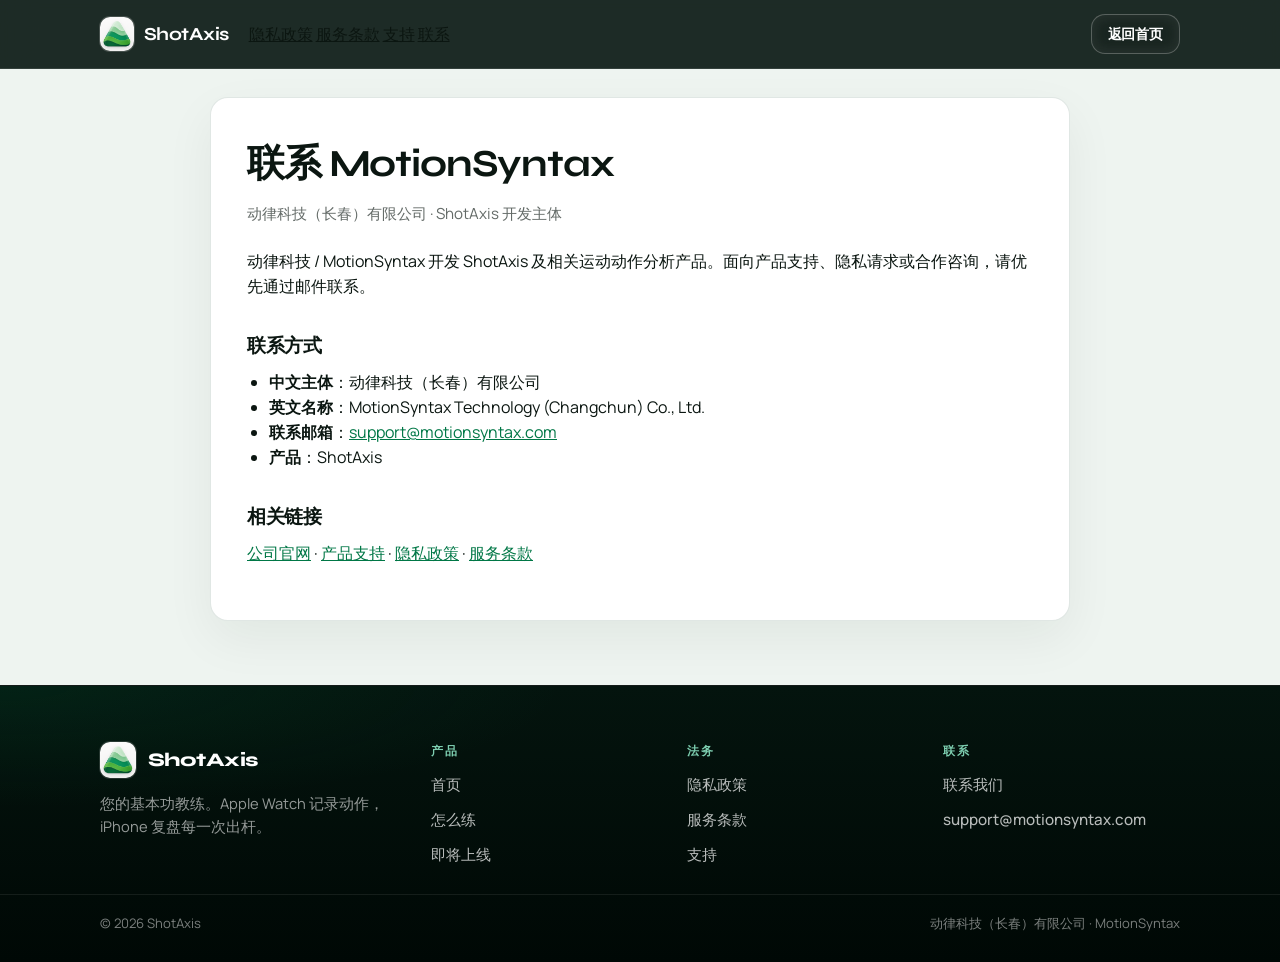
==== commit 8dffcf7e: "Refine site footer into a clearer multi-column layout. Co-authored-by: Cursor <cursoragent@cursor.co" ====
--- a/contact/index.html
+++ b/contact/index.html
@@ -55,18 +55,47 @@
 
   <footer class="site-footer">
     <div class="site-footer__inner">
-      <div>
-        <p><strong>ShotAxis</strong> by MotionSyntax</p>
-        <p class="site-footer__fine">
-          © <span id="year"></span> 动律科技（长春）有限公司
+      <div class="site-footer__brand">
+        <a class="site-footer__brand-link" href="../" aria-label="ShotAxis 首页">
+          <img src="../assets/app-icon.png" width="36" height="36" alt="" />
+          <span class="site-footer__brand-name">ShotAxis</span>
+        </a>
+        <p class="site-footer__brand-text">您的基本功教练。Apple Watch 记录动作，iPhone 复盘每一次出杆。</p>
+      </div>
+      <div class="site-footer__col">
+        <p class="site-footer__label">产品</p>
+        <ul class="site-footer__links">
+          <li><a href="../">首页</a></li>
+          <li><a href="../#how">怎么练</a></li>
+          <li><a href="../#coming-soon">即将上线</a></li>
+        </ul>
+      </div>
+      <div class="site-footer__col">
+        <p class="site-footer__label">法务</p>
+        <ul class="site-footer__links">
+          <li><a href="../privacy/">隐私政策</a></li>
+          <li><a href="../terms/">服务条款</a></li>
+          <li><a href="../support/">支持</a></li>
+        </ul>
+      </div>
+      <div class="site-footer__col">
+        <p class="site-footer__label">联系</p>
+        <ul class="site-footer__links">
+          <li><a href="../contact/">联系我们</a></li>
+          <li>
+            <a class="site-footer__mail" href="mailto:support@motionsyntax.com">support@motionsyntax.com</a>
+          </li>
+        </ul>
+      </div>
+    </div>
+    <div class="site-footer__bar">
+      <div class="site-footer__bar-inner">
+        <p>© <span id="year"></span> ShotAxis</p>
+        <p>
+          <a href="../contact/">动律科技（长春）有限公司</a>
+          · MotionSyntax
         </p>
       </div>
-      <nav class="site-footer__nav" aria-label="页脚链接">
-        <a href="../">首页</a>
-        <a href="../privacy/">隐私政策</a>
-        <a href="../terms/">服务条款</a>
-        <a href="../support/">支持</a>
-      </nav>
     </div>
   </footer>
   <script src="../main.js" defer></script>
--- a/styles.css
+++ b/styles.css
@@ -1059,68 +1059,134 @@
 }
 
 .site-footer {
-  padding: 48px 20px 56px;
-  background: #000805;
-  color: color-mix(in srgb, var(--white) 78%, transparent);
+  padding: 0;
+  background:
+    radial-gradient(80% 80% at 0% 0%, rgba(0, 119, 70, 0.14), transparent 55%),
+    linear-gradient(180deg, #04140e 0%, #000805 100%);
+  color: color-mix(in srgb, var(--white) 72%, transparent);
+  border-top: 1px solid color-mix(in srgb, var(--white) 8%, transparent);
 }
 
 .site-footer__inner {
   max-width: var(--max);
   margin: 0 auto;
+  padding: 56px 20px 28px;
   display: grid;
-  gap: 28px;
-}
-
-@media (min-width: 860px) {
+  gap: 40px;
+}
+
+@media (min-width: 900px) {
   .site-footer__inner {
-    grid-template-columns: 1.2fr 1fr;
+    grid-template-columns: 1.35fr 1fr 1fr 1.1fr;
+    gap: 32px 40px;
     align-items: start;
   }
 }
 
-.site-footer strong {
+.site-footer__brand {
+  display: grid;
+  gap: 14px;
+  max-width: 22rem;
+}
+
+.site-footer__brand-link {
+  display: inline-flex;
+  align-items: center;
+  gap: 12px;
+  text-decoration: none;
   color: var(--white);
+  width: fit-content;
+}
+
+.site-footer__brand-link img {
+  border-radius: 10px;
+  box-shadow: 0 0 0 1px color-mix(in srgb, var(--white) 14%, transparent);
+}
+
+.site-footer__brand-name {
   font-family: var(--font-display);
-  font-size: 1.15rem;
-}
-
-.site-footer__fine {
-  margin: 10px 0 0;
-  font-size: 0.86rem;
-  opacity: 0.7;
+  font-weight: 750;
+  font-size: 1.2rem;
+  letter-spacing: -0.03em;
+}
+
+.site-footer__brand-text {
+  margin: 0;
+  font-size: 0.92rem;
   line-height: 1.55;
-}
-
-.site-footer__fine a {
+  color: color-mix(in srgb, var(--white) 58%, transparent);
+}
+
+.site-footer__col {
+  display: grid;
+  gap: 12px;
+  align-content: start;
+}
+
+.site-footer__label {
+  margin: 0;
+  font-size: 0.72rem;
+  font-weight: 800;
+  letter-spacing: 0.16em;
+  text-transform: uppercase;
+  color: var(--brand-300);
+}
+
+.site-footer__links {
+  list-style: none;
+  margin: 0;
+  padding: 0;
+  display: grid;
+  gap: 10px;
+}
+
+.site-footer__links a {
+  text-decoration: none;
+  color: color-mix(in srgb, var(--white) 72%, transparent);
+  font-size: 0.95rem;
+  font-weight: 500;
+  transition: color 160ms ease;
+}
+
+.site-footer__links a:hover,
+.site-footer__links a:focus-visible {
+  color: var(--white);
+}
+
+.site-footer__mail {
+  word-break: break-all;
+}
+
+.site-footer__bar {
+  border-top: 1px solid color-mix(in srgb, var(--white) 8%, transparent);
+}
+
+.site-footer__bar-inner {
+  max-width: var(--max);
+  margin: 0 auto;
+  padding: 18px 20px 28px;
+  display: flex;
+  flex-wrap: wrap;
+  gap: 8px 20px;
+  justify-content: space-between;
+  align-items: center;
+  font-size: 0.82rem;
+  color: color-mix(in srgb, var(--white) 48%, transparent);
+}
+
+.site-footer__bar-inner p {
+  margin: 0;
+}
+
+.site-footer__bar a {
   color: inherit;
   text-decoration: none;
-  border-bottom: 1px solid color-mix(in srgb, currentColor 35%, transparent);
-  transition: color 160ms ease, border-color 160ms ease, opacity 160ms ease;
-}
-
-.site-footer__fine a:hover,
-.site-footer__fine a:focus-visible {
-  color: var(--white);
-  opacity: 1;
-  border-bottom-color: color-mix(in srgb, var(--white) 45%, transparent);
-}
-
-.site-footer__nav {
-  display: flex;
-  flex-wrap: wrap;
-  gap: 10px 18px;
-}
-
-.site-footer__nav a {
-  text-decoration: none;
-  font-size: 0.92rem;
-  font-weight: 650;
-  color: color-mix(in srgb, var(--white) 72%, transparent);
-}
-
-.site-footer__nav a:hover,
-.site-footer__nav a:focus-visible {
-  color: var(--white);
+  transition: color 160ms ease;
+}
+
+.site-footer__bar a:hover,
+.site-footer__bar a:focus-visible {
+  color: color-mix(in srgb, var(--white) 78%, transparent);
 }
 
 .reveal {
@@ -1428,23 +1494,16 @@
     font-size: 16px;
   }
 
-  .site-footer {
-    padding:
-      36px max(16px, env(safe-area-inset-left))
-      calc(40px + env(safe-area-inset-bottom, 0px))
+  .site-footer__inner {
+    padding: 44px max(16px, env(safe-area-inset-left)) 24px max(16px, env(safe-area-inset-right));
+    gap: 28px;
+  }
+
+  .site-footer__bar-inner {
+    padding: 16px max(16px, env(safe-area-inset-left)) calc(24px + env(safe-area-inset-bottom, 0px))
       max(16px, env(safe-area-inset-right));
-  }
-
-  .site-footer__fine {
-    font-size: 0.8rem;
-  }
-
-  .site-footer__fine a {
-    display: inline;
-  }
-
-  .site-footer__nav {
-    gap: 10px 14px;
+    flex-direction: column;
+    align-items: flex-start;
   }
 
   .page-shell .site-header__inner {
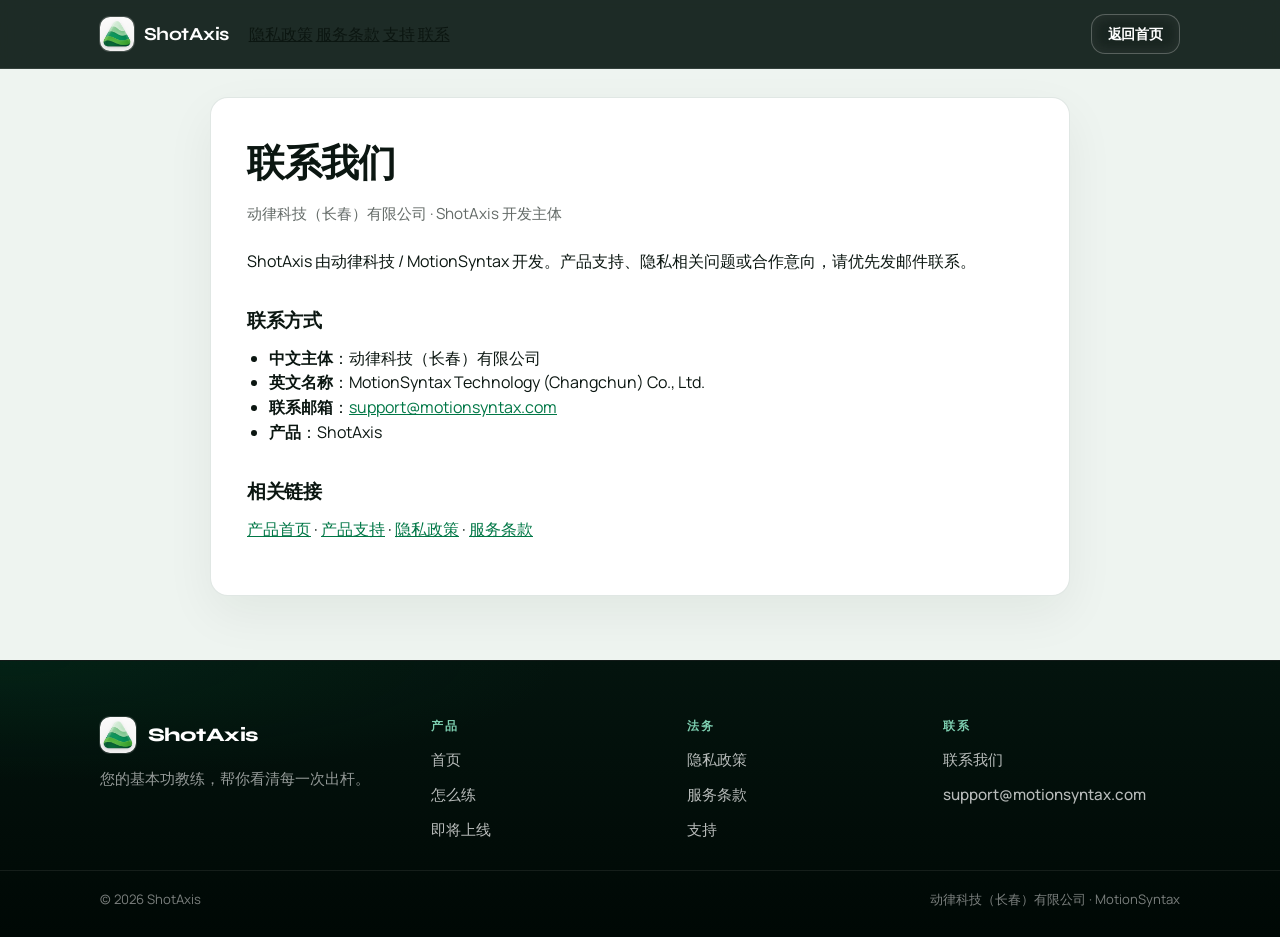
==== commit 3a76e6e9: "Polish all public site copy for natural Chinese. Co-authored-by: Cursor <cursoragent@cursor.com>" ====
--- a/contact/index.html
+++ b/contact/index.html
@@ -31,10 +31,10 @@
   </header>
 
   <main id="main" class="legal">
-    <h1>联系 MotionSyntax</h1>
+    <h1>联系我们</h1>
     <p class="meta">动律科技（长春）有限公司 · ShotAxis 开发主体</p>
 
-    <p>动律科技 / MotionSyntax 开发 ShotAxis 及相关运动动作分析产品。面向产品支持、隐私请求或合作咨询，请优先通过邮件联系。</p>
+    <p>ShotAxis 由动律科技 / MotionSyntax 开发。产品支持、隐私相关问题或合作意向，请优先发邮件联系。</p>
 
     <h2>联系方式</h2>
     <ul>
@@ -46,7 +46,7 @@
 
     <h2>相关链接</h2>
     <p>
-      <a href="https://www.motionsyntax.com/" rel="noopener">公司官网</a> ·
+      <a href="../">产品首页</a> ·
       <a href="../support/">产品支持</a> ·
       <a href="../privacy/">隐私政策</a> ·
       <a href="../terms/">服务条款</a>
@@ -60,7 +60,7 @@
           <img src="../assets/app-icon.png" width="36" height="36" alt="" />
           <span class="site-footer__brand-name">ShotAxis</span>
         </a>
-        <p class="site-footer__brand-text">您的基本功教练。Apple Watch 记录动作，iPhone 复盘每一次出杆。</p>
+        <p class="site-footer__brand-text">您的基本功教练，帮你看清每一次出杆。</p>
       </div>
       <div class="site-footer__col">
         <p class="site-footer__label">产品</p>
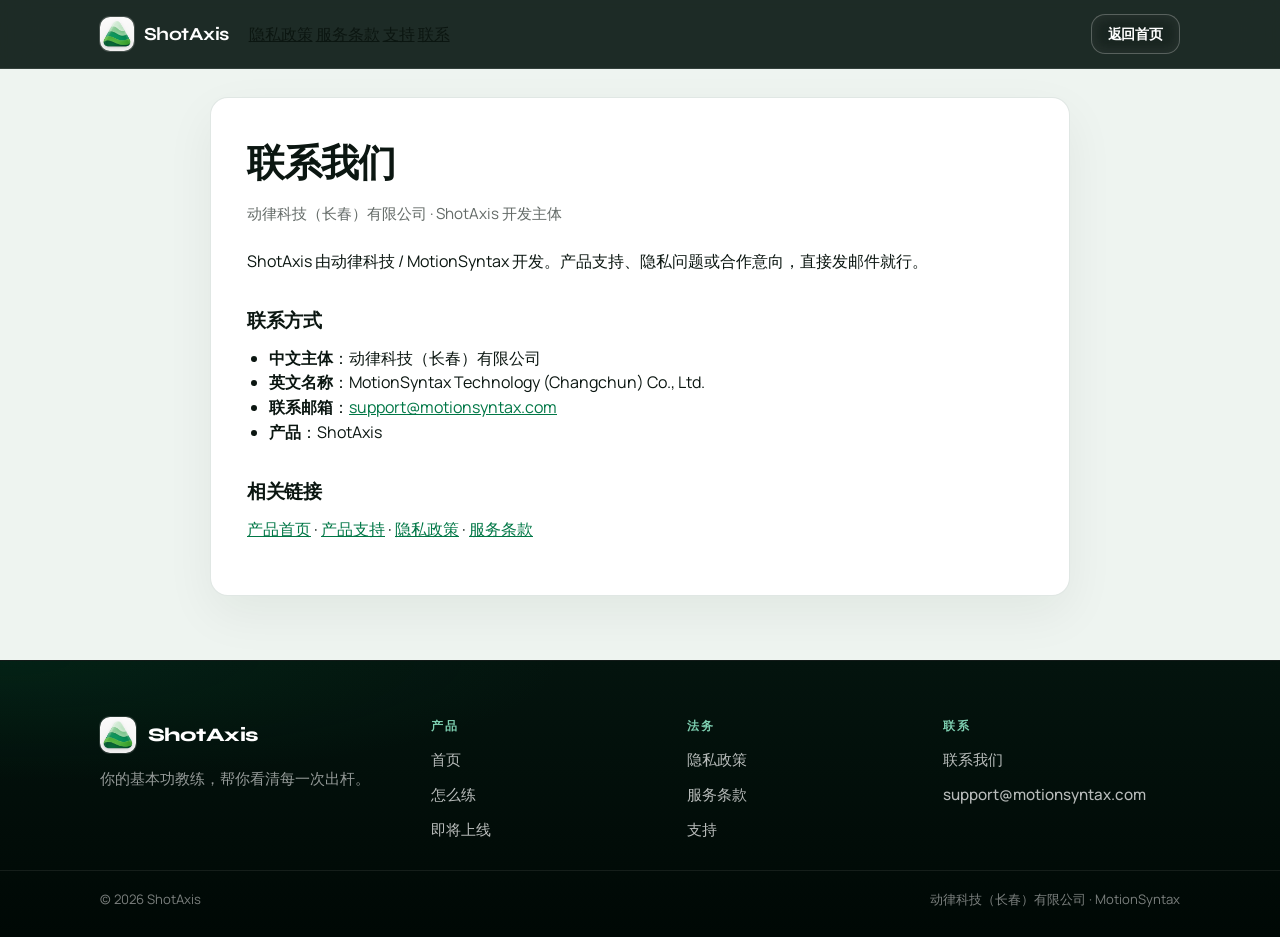
==== commit 9776b6a0: "Polish site copy for native Chinese feel. Co-authored-by: Cursor <cursoragent@cursor.com>" ====
--- a/contact/index.html
+++ b/contact/index.html
@@ -34,7 +34,7 @@
     <h1>联系我们</h1>
     <p class="meta">动律科技（长春）有限公司 · ShotAxis 开发主体</p>
 
-    <p>ShotAxis 由动律科技 / MotionSyntax 开发。产品支持、隐私相关问题或合作意向，请优先发邮件联系。</p>
+    <p>ShotAxis 由动律科技 / MotionSyntax 开发。产品支持、隐私问题或合作意向，直接发邮件就行。</p>
 
     <h2>联系方式</h2>
     <ul>
@@ -60,7 +60,7 @@
           <img src="../assets/app-icon.png" width="36" height="36" alt="" />
           <span class="site-footer__brand-name">ShotAxis</span>
         </a>
-        <p class="site-footer__brand-text">您的基本功教练，帮你看清每一次出杆。</p>
+        <p class="site-footer__brand-text">你的基本功教练，帮你看清每一次出杆。</p>
       </div>
       <div class="site-footer__col">
         <p class="site-footer__label">产品</p>
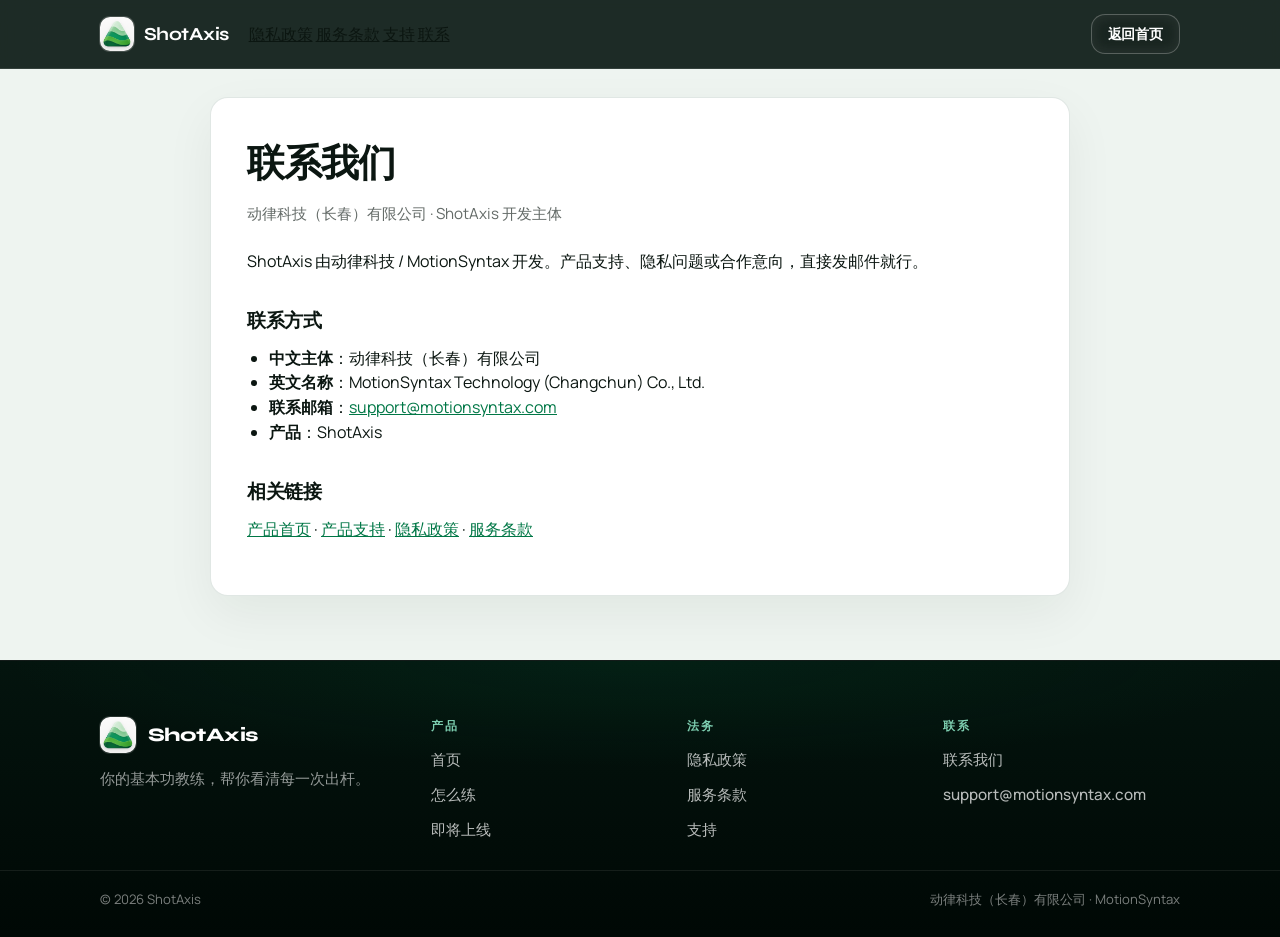
==== commit deca4452: "Lock hero ball path to axis line on mobile. Co-authored-by: Cursor <cursoragent@cursor.com>" ====
--- a/contact/index.html
+++ b/contact/index.html
@@ -66,8 +66,8 @@
         <p class="site-footer__label">产品</p>
         <ul class="site-footer__links">
           <li><a href="../">首页</a></li>
-          <li><a href="../#how">怎么练</a></li>
-          <li><a href="../#coming-soon">即将上线</a></li>
+          <li><a href="index.html#how">怎么练</a></li>
+          <li><a href="index.html#coming-soon">即将上线</a></li>
         </ul>
       </div>
       <div class="site-footer__col">
--- a/styles.css
+++ b/styles.css
@@ -30,6 +30,8 @@
 
 html {
   scroll-behavior: smooth;
+  overflow-x: clip;
+  width: 100%;
 }
 
 @media (prefers-reduced-motion: reduce) {
@@ -63,7 +65,8 @@
   background: var(--brand-950);
   line-height: 1.55;
   text-rendering: optimizeLegibility;
-  overflow-x: hidden;
+  overflow-x: clip;
+  width: 100%;
   -webkit-text-size-adjust: 100%;
   text-size-adjust: 100%;
 }
@@ -245,6 +248,10 @@
   color: var(--white);
   background: #000805;
   --hero-fade: 1;
+  --axis-y: 38%;
+  --axis-inset: 6%;
+  --impact-x: 78%;
+  --impact-y: 40%;
 }
 
 .hero__scene {
@@ -319,9 +326,9 @@
 
 .hero__axis {
   position: absolute;
-  left: 6%;
-  right: 6%;
-  top: 38%;
+  left: var(--axis-inset);
+  right: var(--axis-inset);
+  top: var(--axis-y);
   height: 2px;
   pointer-events: none;
 }
@@ -382,7 +389,11 @@
 .hero__impact {
   position: absolute;
   inset: 0;
-  background: radial-gradient(circle at 78% 40%, rgba(180, 255, 220, 0.35), transparent 35%);
+  background: radial-gradient(
+    circle at var(--impact-x) var(--impact-y),
+    rgba(180, 255, 220, 0.35),
+    transparent 35%
+  );
   opacity: 0;
   pointer-events: none;
   mix-blend-mode: screen;
@@ -606,13 +617,20 @@
 
 /* —— Sections —— */
 .section {
-  padding: 104px 20px;
+  padding: 104px 0;
   position: relative;
+  width: 100%;
+  overflow-x: clip;
+  isolation: isolate;
+  background-repeat: no-repeat;
+  background-size: 100% 100%;
 }
 
 .section__inner {
   max-width: var(--max);
   margin: 0 auto;
+  padding-left: 20px;
+  padding-right: 20px;
   position: relative;
   z-index: 1;
 }
@@ -620,22 +638,24 @@
 .section__glow {
   position: absolute;
   inset: auto 0 20% auto;
-  width: 55%;
+  width: min(55%, 420px);
   height: 70%;
-  background: radial-gradient(circle, rgba(0, 119, 70, 0.22), transparent 68%);
+  background: radial-gradient(circle, rgba(0, 119, 70, 0.18), transparent 70%);
   pointer-events: none;
 }
 
 .section--dark {
-  background:
-    radial-gradient(70% 50% at 0% 0%, rgba(0, 119, 70, 0.18), transparent 55%),
+  background-color: #04150e;
+  background-image:
+    radial-gradient(ellipse 90% 70% at 50% -10%, rgba(0, 119, 70, 0.2), transparent 60%),
     linear-gradient(180deg, #04150e 0%, #071a12 100%);
   color: var(--white);
 }
 
 .section--ink {
-  background:
-    radial-gradient(80% 60% at 100% 0%, rgba(0, 119, 70, 0.22), transparent 55%),
+  background-color: #04140d;
+  background-image:
+    radial-gradient(ellipse 90% 70% at 50% -10%, rgba(0, 119, 70, 0.18), transparent 60%),
     linear-gradient(180deg, #04140d 0%, #020c08 100%);
   color: var(--white);
 }
@@ -643,25 +663,30 @@
 .section--felt {
   position: relative;
   color: var(--white);
-  background:
+  background-color: #00140c;
+  background-image:
     linear-gradient(180deg, rgba(0, 28, 18, 0.88), rgba(0, 16, 10, 0.94)),
-    url("assets/felt.jpg") center / cover;
+    url("assets/felt.jpg");
+  background-position: center;
+  background-size: cover, cover;
   overflow: clip;
 }
 
 .section--felt::before {
   content: "";
   position: absolute;
-  inset: -20% auto auto -10%;
-  width: 55%;
+  inset: -30% 20% auto;
+  width: auto;
   height: 70%;
-  background: radial-gradient(circle, rgba(42, 154, 95, 0.32), transparent 70%);
+  margin: 0 auto;
+  background: radial-gradient(circle, rgba(42, 154, 95, 0.28), transparent 70%);
   pointer-events: none;
 }
 
 .section--cta {
-  background:
-    radial-gradient(90% 80% at 10% 10%, rgba(42, 154, 95, 0.18), transparent 50%),
+  background-color: var(--brand-100);
+  background-image:
+    radial-gradient(ellipse 100% 80% at 50% 0%, rgba(42, 154, 95, 0.16), transparent 55%),
     linear-gradient(180deg, var(--brand-100), #cfe8da);
   color: var(--ink);
 }
@@ -1060,8 +1085,11 @@
 
 .site-footer {
   padding: 0;
-  background:
-    radial-gradient(80% 80% at 0% 0%, rgba(0, 119, 70, 0.14), transparent 55%),
+  width: 100%;
+  overflow-x: clip;
+  background-color: #04140e;
+  background-image:
+    radial-gradient(ellipse 90% 70% at 50% 0%, rgba(0, 119, 70, 0.12), transparent 55%),
     linear-gradient(180deg, #04140e 0%, #000805 100%);
   color: color-mix(in srgb, var(--white) 72%, transparent);
   border-top: 1px solid color-mix(in srgb, var(--white) 8%, transparent);
@@ -1332,6 +1360,8 @@
     min-height: 100svh;
     min-height: 100dvh;
     align-items: stretch;
+    --axis-y: 30%;
+    --axis-inset: 5%;
   }
 
   .hero__scene {
@@ -1340,19 +1370,28 @@
   }
 
   .hero__axis {
-    top: 28%;
-    left: 4%;
-    right: 4%;
+    height: 1.5px;
+  }
+
+  .hero__axis-core {
+    height: 1px;
+    top: 0.25px;
   }
 
   .hero__spotlight {
-    width: min(92vw, 420px);
+    width: min(100%, 420px);
     opacity: 0.85;
   }
 
   .hero__grid {
     background-size: 44px 44px;
     opacity: 0.28;
+  }
+
+  .hero__felt img {
+    /* Avoid horizontal drift creating side seams on narrow screens */
+    animation: none;
+    transform: scale(1.06);
   }
 
   .hero__content {
@@ -1444,7 +1483,50 @@
   }
 
   .section {
-    padding: 64px max(16px, env(safe-area-inset-left)) 64px max(16px, env(safe-area-inset-right));
+    padding: 64px 0;
+  }
+
+  .section__inner {
+    padding-left: max(16px, env(safe-area-inset-left));
+    padding-right: max(16px, env(safe-area-inset-right));
+  }
+
+  .section__glow,
+  .section--felt::before {
+    width: 100%;
+    inset: -20% 0 auto;
+    left: 0;
+    right: 0;
+  }
+
+  .section--dark,
+  .section--ink,
+  .section--cta {
+    /* Solid fallback + centered wash — no left/right color blocks on mobile */
+    background-image: linear-gradient(180deg, rgba(0, 119, 70, 0.1), transparent 42%),
+      linear-gradient(180deg, var(--section-from, #04150e), var(--section-to, #071a12));
+  }
+
+  .section--dark {
+    --section-from: #04150e;
+    --section-to: #071a12;
+  }
+
+  .section--ink {
+    --section-from: #04140d;
+    --section-to: #020c08;
+  }
+
+  .section--cta {
+    --section-from: var(--brand-100);
+    --section-to: #cfe8da;
+    background-image: linear-gradient(180deg, rgba(42, 154, 95, 0.12), transparent 40%),
+      linear-gradient(180deg, var(--section-from), var(--section-to));
+  }
+
+  .section--felt {
+    background-size: cover;
+    background-position: center;
   }
 
   .section__title {
